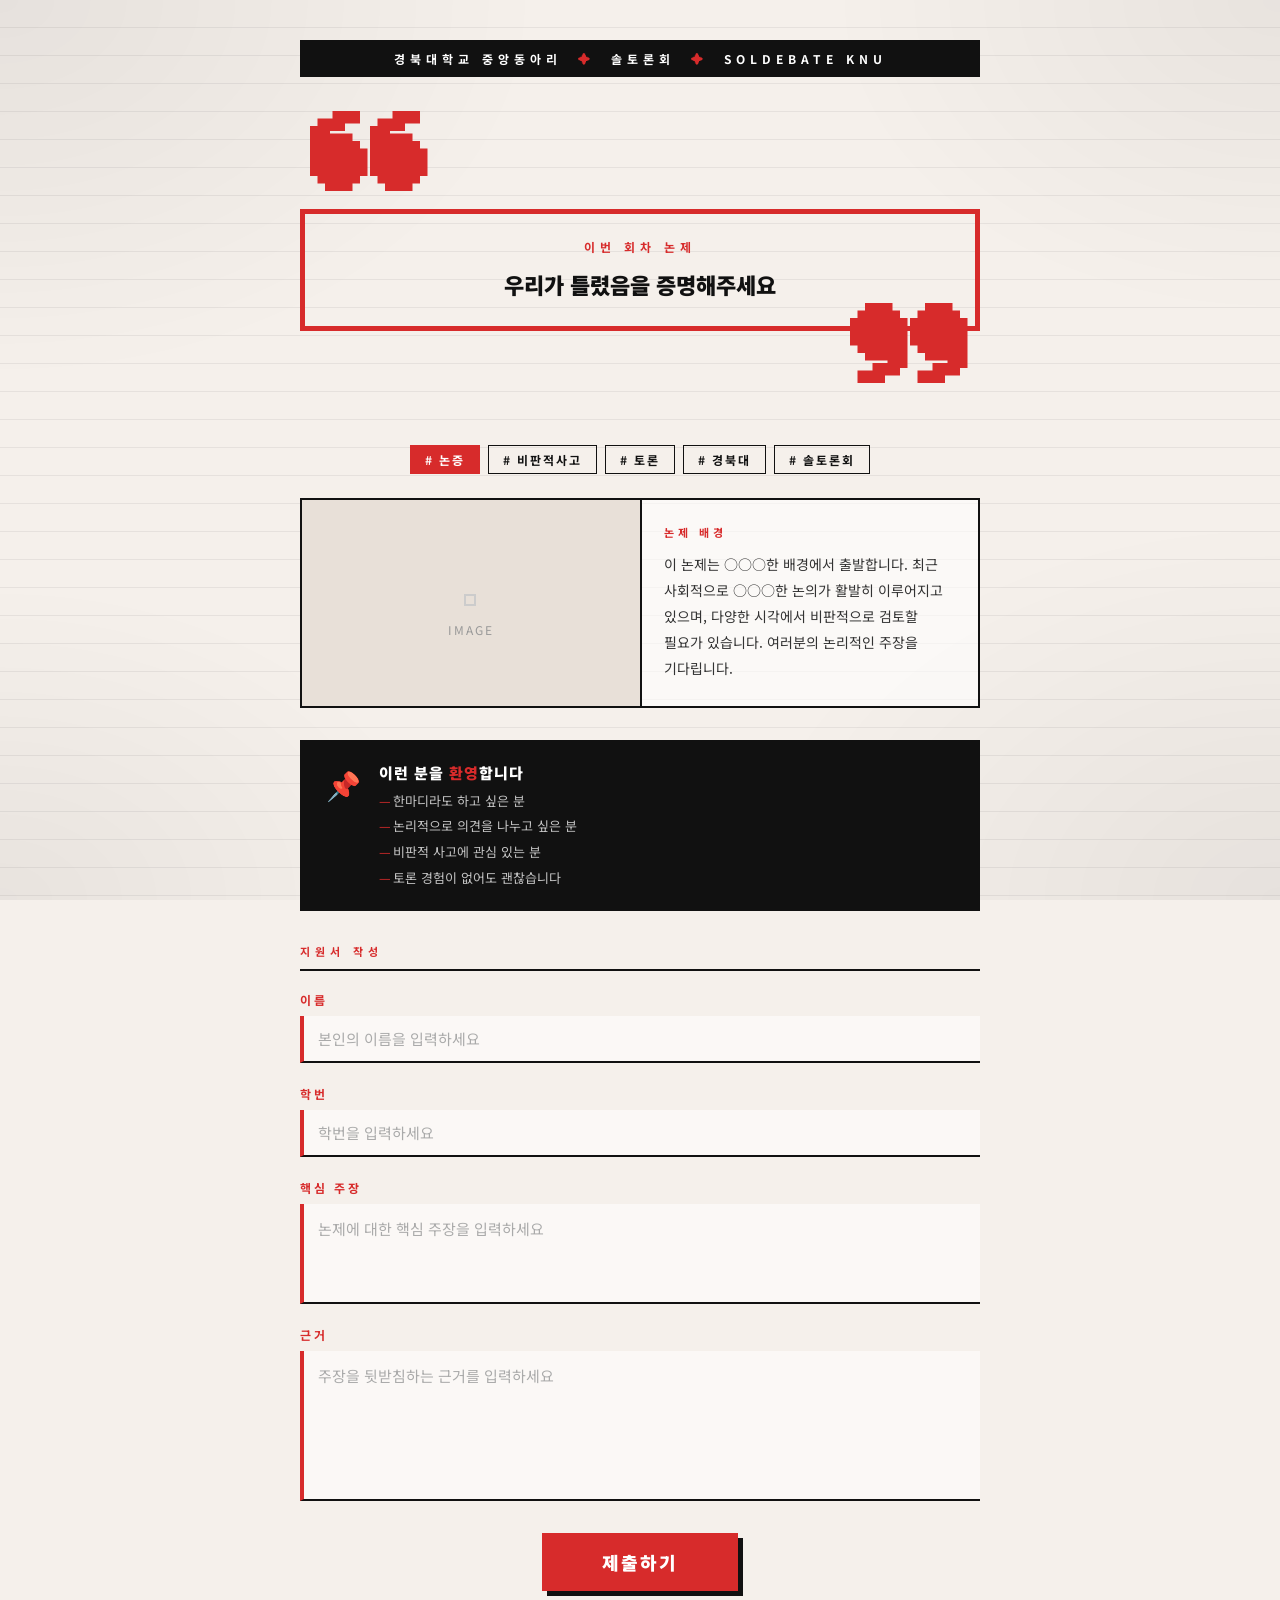
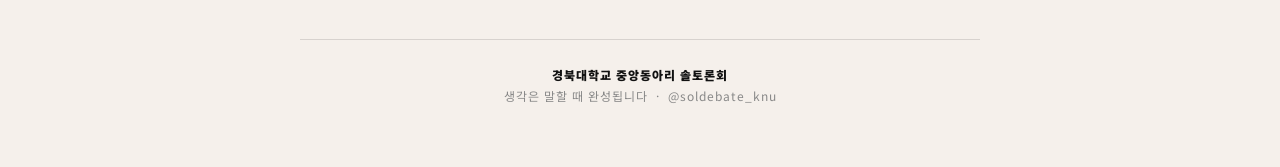
==== index.html @ de89f3dc "초안" ====
<!DOCTYPE html>
<html lang="ko">
<head>
  <meta charset="UTF-8">
  <meta name="viewport" content="width=device-width, initial-scale=1.0">
  <title>솔토론회 지원서</title>
  <link rel="stylesheet" href="style.css">
</head>
<body>

<div class="container">

  <div class="club-banner">
    경북대학교 중앙동아리
    <span>✦</span>
    솔토론회
    <span>✦</span>
    Soldebate KNU
  </div>

  <div class="quote-top">❝</div>

  <div class="topic-box">
    <div class="topic-label">이번 회차 논제</div>
    <div class="topic-text" id="topicText">우리가 틀렸음을 증명해주세요</div>
  </div>

  <div class="quote-bottom">❞</div>

  <div class="keyword-wrap">
    <span class="keyword-tag active"># 논증</span>
    <span class="keyword-tag"># 비판적사고</span>
    <span class="keyword-tag"># 토론</span>
    <span class="keyword-tag"># 경북대</span>
    <span class="keyword-tag"># 솔토론회</span>
  </div>

  <div class="topic-context">
    <div class="topic-image-wrap">
      <div class="img-placeholder">IMAGE</div>
    </div>
    <div class="topic-desc">
      <div class="topic-desc-label">논제 배경</div>
      <div class="topic-desc-text">
        이 논제는 ○○○한 배경에서 출발합니다.
        최근 사회적으로 ○○○한 논의가 활발히 이루어지고 있으며,
        다양한 시각에서 비판적으로 검토할 필요가 있습니다.
        여러분의 논리적인 주장을 기다립니다.
      </div>
    </div>
  </div>

  <div class="welcome-box">
    <div class="welcome-icon">📌</div>
    <div class="welcome-content">
      <div class="welcome-title">이런 분을 <span>환영</span>합니다</div>
      <ul class="welcome-list">
        <li>한마디라도 하고 싶은 분</li>
        <li>논리적으로 의견을 나누고 싶은 분</li>
        <li>비판적 사고에 관심 있는 분</li>
        <li>토론 경험이 없어도 괜찮습니다</li>
      </ul>
    </div>
  </div>

  <div class="section-title">지원서 작성</div>

  <form id="applyForm">
    <div class="form-section">

      <div class="field">
        <label>이름</label>
        <input type="text" name="name" placeholder="본인의 이름을 입력하세요" autocomplete="off" />
      </div>

      <div class="field">
        <label>학번</label>
        <input type="text" name="studentId" placeholder="학번을 입력하세요" autocomplete="off" />
      </div>

      <div class="field">
        <label>핵심 주장</label>
        <textarea name="claim" placeholder="논제에 대한 핵심 주장을 입력하세요"></textarea>
      </div>

      <div class="field">
        <label>근거</label>
        <textarea name="evidence" class="tall" placeholder="주장을 뒷받침하는 근거를 입력하세요"></textarea>
      </div>

    </div>

    <div class="submit-wrap">
      <button type="submit" class="submit-btn" id="submitBtn">제출하기</button>
    </div>
  </form>

  <div class="footer">
    <strong>경북대학교 중앙동아리 솔토론회</strong><br>
    생각은 말할 때 완성됩니다 &nbsp;·&nbsp; @soldebate_knu
  </div>

</div>

<div class="modal-overlay" id="duplicateModal">
  <div class="modal">
    <div class="modal-header orange">⚠️ 이미 제출하셨습니다</div>
    <div class="modal-body">
      해당 학번으로 이미 제출된 내역이 있습니다.<br>
      동일한 학번으로는 중복 제출이 불가합니다.
    </div>
    <div class="modal-footer">
      <button class="modal-btn" onclick="closeModal('duplicateModal')">확인</button>
    </div>
  </div>
</div>

<div class="modal-overlay" id="errorModal">
  <div class="modal">
    <div class="modal-header orange">⚠️ 오류 발생</div>
    <div class="modal-body" id="errorMsg">제출 중 오류가 발생했습니다. 잠시 후 다시 시도해주세요.</div>
    <div class="modal-footer">
      <button class="modal-btn" onclick="closeModal('errorModal')">확인</button>
    </div>
  </div>
</div>

<div class="success-overlay" id="successOverlay">
  <div class="check">✓</div>
  <h2>제출 완료!</h2>
  <p>지원해주셔서 감사합니다.<br>우리가 틀렸음을 증명해주세요!</p>
</div>

<script>

  const SCRIPT_URL = "https://script.google.com/macros/s/AKfycby3ffDnGBoPY7WngEOoftbMfZh4z9OYD40HhWdhuclAPtwG2XHvLNv9JOZxBeUL8CNifA/exec"

  const topicText = document.getElementById('topicText').innerText.trim();

  document.getElementById("applyForm").addEventListener("submit", async function(e) {
    e.preventDefault();

    const name      = this.name.value.trim();
    const studentId = this.studentId.value.trim();
    const claim     = this.claim.value.trim();
    const evidence  = this.evidence.value.trim();

    const fields = [
      { el: this.name,      val: name },
      { el: this.studentId, val: studentId },
      { el: this.claim,     val: claim },
      { el: this.evidence,  val: evidence }
    ];
    let hasEmpty = false;
    fields.forEach(({ el, val }) => {
      if (!val) {
        el.classList.add('error');
        el.style.animation = 'none';
        requestAnimationFrame(() => { el.style.animation = 'shake 0.35s ease'; });
        hasEmpty = true;
      } else {
        el.classList.remove('error');
      }
    });
    if (hasEmpty) return;

    const btn = document.getElementById('submitBtn');
    btn.disabled = true;
    btn.innerHTML = '<span class="spinner"></span>제출 중...';

    const payload = { topic: topicText, name, studentId, claim, evidence };

    try {
      const res = await fetch(SCRIPT_URL, {
        method: "POST",
        body: JSON.stringify(payload)
      });

      const result = await res.json();

      if (result.result === "duplicate") {
        openModal('duplicateModal');
      } else if (result.result === "success") {
        document.getElementById('successOverlay').classList.add('show');
        this.reset();
      } else {
        document.getElementById('errorMsg').textContent = "알 수 없는 오류가 발생했습니다.";
        openModal('errorModal');
      }
    } catch (err) {
      document.getElementById('errorMsg').textContent = "서버 연결에 실패했습니다. 잠시 후 다시 시도해주세요.";
      openModal('errorModal');
    } finally {
      btn.disabled = false;
      btn.innerHTML = '제출하기';
    }
  });

  document.querySelectorAll('input, textarea').forEach(el => {
    el.addEventListener('input', () => el.classList.remove('error'));
  });

  function openModal(id)  { document.getElementById(id).classList.add('show'); }
  function closeModal(id) { document.getElementById(id).classList.remove('show'); }

  document.querySelectorAll('.modal-overlay').forEach(overlay => {
    overlay.addEventListener('click', function(e) {
      if (e.target === this) this.classList.remove('show');
    });
  });
</script>
</body>
</html>
---- style.css ----
@import url('https://fonts.googleapis.com/css2?family=Noto+Sans+KR:wght@400;700;900&display=swap');

*, *::before, *::after {
  box-sizing: border-box;
  margin: 0;
  padding: 0;
}

:root {
  --red: #D72B2B;
  --black: #111;
  --bg: #f5f0eb;
  --divider: rgba(0,0,0,0.12);
}

body {
  background-color: var(--bg);
  font-family: 'Noto Sans KR', sans-serif;
  min-height: 100vh;
  padding: 40px 20px 60px;
  position: relative;
  overflow-x: hidden;
}

body::before {
  content: '';
  position: fixed;
  inset: 0;
  background-image: repeating-linear-gradient(
    transparent, transparent 27px,
    rgba(0,0,0,0.06) 27px, rgba(0,0,0,0.06) 28px
  );
  pointer-events: none;
  z-index: 0;
}

body::after {
  content: '';
  position: fixed;
  inset: 0;
  background:
    radial-gradient(ellipse at 0%   0%,   rgba(0,0,0,0.06) 0%, transparent 30%),
    radial-gradient(ellipse at 100% 0%,   rgba(0,0,0,0.05) 0%, transparent 25%),
    radial-gradient(ellipse at 0%   100%, rgba(0,0,0,0.05) 0%, transparent 25%),
    radial-gradient(ellipse at 100% 100%, rgba(0,0,0,0.06) 0%, transparent 30%);
  pointer-events: none;
  z-index: 0;
}

.container {
  max-width: 680px;
  margin: 0 auto;
  position: relative;
  z-index: 1;
}

.club-banner {
  background: var(--black);
  color: #fff;
  text-align: center;
  padding: 10px 20px;
  font-size: 12px;
  font-weight: 700;
  letter-spacing: 5px;
  text-transform: uppercase;
  margin-bottom: 32px;
  animation: fadeDown 0.4s ease both;
}

.club-banner span {
  color: var(--red);
  margin: 0 8px;
}

.quote-top {
  font-size: 120px;
  line-height: 1;
  color: var(--red);
  font-weight: 900;
  text-align: left;
  margin-bottom: -20px;
  margin-left: 10px;
  animation: fadeDown 0.5s ease both;
}

.quote-bottom {
  font-size: 120px;
  line-height: 1;
  color: var(--red);
  font-weight: 900;
  text-align: right;
  margin-top: -30px;
  margin-right: 10px;
  animation: fadeUp 0.5s ease 0.1s both;
}

.topic-box {
  border: 5px solid var(--red);
  padding: 24px 28px;
  text-align: center;
  animation: fadeIn 0.6s ease 0.2s both;
}

.topic-label {
  font-size: 12px;
  font-weight: 700;
  letter-spacing: 5px;
  color: var(--red);
  margin-bottom: 12px;
  text-transform: uppercase;
}

.topic-text {
  font-size: 22px;
  font-weight: 900;
  color: var(--black);
  line-height: 1.6;
  word-break: keep-all;
}

.keyword-wrap {
  display: flex;
  flex-wrap: wrap;
  gap: 8px;
  justify-content: center;
  margin: 24px 0;
  animation: fadeIn 0.5s ease 0.3s both;
}

.keyword-tag {
  background: transparent;
  border: 1.5px solid var(--black);
  color: var(--black);
  font-size: 12px;
  font-weight: 700;
  letter-spacing: 2px;
  padding: 5px 14px;
  text-transform: uppercase;
}

.keyword-tag.active {
  background: var(--red);
  border-color: var(--red);
  color: #fff;
}

.topic-context {
  display: grid;
  grid-template-columns: 1fr 1fr;
  gap: 0;
  border: 2px solid var(--black);
  margin: 0 0 32px;
  animation: fadeUp 0.6s ease 0.35s both;
  overflow: hidden;
}

.topic-image-wrap {
  position: relative;
  min-height: 200px;
  background: #ddd;
  overflow: hidden;
}

.topic-image-wrap img {
  width: 100%;
  height: 100%;
  object-fit: cover;
  display: block;
}

.topic-image-wrap .img-placeholder {
  position: absolute;
  inset: 0;
  display: flex;
  flex-direction: column;
  align-items: center;
  justify-content: center;
  background: #e8e0d8;
  color: #999;
  font-size: 12px;
  letter-spacing: 2px;
  gap: 8px;
}

.topic-image-wrap .img-placeholder::before {
  content: '◻';
  font-size: 32px;
  color: #ccc;
}

.topic-desc {
  padding: 24px 22px;
  background: rgba(255,255,255,0.6);
  display: flex;
  flex-direction: column;
  justify-content: center;
  gap: 12px;
  border-left: 2px solid var(--black);
}

.topic-desc-label {
  font-size: 11px;
  font-weight: 700;
  letter-spacing: 4px;
  color: var(--red);
  text-transform: uppercase;
}

.topic-desc-text {
  font-size: 14px;
  line-height: 1.85;
  color: #333;
  word-break: keep-all;
}

.welcome-box {
  background: var(--black);
  color: #fff;
  padding: 22px 26px;
  margin-bottom: 32px;
  display: flex;
  align-items: flex-start;
  gap: 18px;
  animation: fadeUp 0.6s ease 0.45s both;
}

.welcome-icon {
  font-size: 28px;
  flex-shrink: 0;
  margin-top: 2px;
}

.welcome-content {}

.welcome-title {
  font-size: 15px;
  font-weight: 900;
  letter-spacing: 1px;
  margin-bottom: 8px;
  color: #fff;
}

.welcome-title span {
  color: var(--red);
}

.welcome-list {
  list-style: none;
  display: flex;
  flex-direction: column;
  gap: 5px;
}

.welcome-list li {
  font-size: 13px;
  color: rgba(255,255,255,0.75);
  line-height: 1.6;
  padding-left: 14px;
  position: relative;
}

.welcome-list li::before {
  content: '—';
  position: absolute;
  left: 0;
  color: var(--red);
}

.divider {
  border: none;
  border-top: 1.5px solid var(--divider);
  margin: 28px 0;
}

.section-title {
  font-size: 11px;
  font-weight: 700;
  letter-spacing: 5px;
  color: var(--red);
  text-transform: uppercase;
  margin-bottom: 20px;
  padding-bottom: 10px;
  border-bottom: 2px solid var(--black);
}

.form-section {
  display: flex;
  flex-direction: column;
  gap: 22px;
  animation: fadeUp 0.6s ease 0.5s both;
}

.field {
  display: flex;
  flex-direction: column;
  gap: 8px;
}

label {
  font-size: 12px;
  font-weight: 700;
  letter-spacing: 3px;
  color: var(--red);
  text-transform: uppercase;
}

.field input,
.field textarea {
  width: 100%;
  background: rgba(255,255,255,0.55);
  border: none;
  border-bottom: 2.5px solid var(--black);
  border-left: 4px solid var(--red);
  padding: 12px 14px;
  font-family: 'Noto Sans KR', sans-serif;
  font-size: 15px;
  color: var(--black);
  outline: none;
  transition: background 0.2s, border-color 0.2s;
  resize: none;
}

.field input::placeholder,
.field textarea::placeholder {
  color: #aaa;
}

.field input:focus,
.field textarea:focus {
  background: rgba(255,255,255,0.85);
  border-bottom-color: var(--red);
}

.field input.error,
.field textarea.error {
  border-left-color: var(--red);
  border-bottom-color: var(--red);
  background: rgba(215,43,43,0.07);
}

textarea {
  min-height: 100px;
  line-height: 1.7;
}

textarea.tall {
  min-height: 150px;
}

.submit-wrap {
  margin-top: 32px;
  text-align: center;
  animation: fadeUp 0.6s ease 0.6s both;
}

.submit-btn {
  background: var(--red);
  color: #fff;
  border: none;
  font-family: 'Noto Sans KR', sans-serif;
  font-size: 18px;
  font-weight: 900;
  letter-spacing: 2px;
  padding: 16px 60px;
  cursor: pointer;
  transition: transform 0.15s, box-shadow 0.15s;
  box-shadow: 5px 5px 0 var(--black);
}

.submit-btn:hover:not(:disabled) {
  transform: translate(-2px, -2px);
  box-shadow: 7px 7px 0 var(--black);
}

.submit-btn:active:not(:disabled) {
  transform: translate(2px, 2px);
  box-shadow: 3px 3px 0 var(--black);
}

.submit-btn:disabled {
  opacity: 0.6;
  cursor: not-allowed;
}

.footer {
  text-align: center;
  margin-top: 48px;
  padding-top: 24px;
  border-top: 1.5px solid var(--divider);
  font-size: 12px;
  color: #888;
  letter-spacing: 1px;
  line-height: 1.8;
  animation: fadeIn 0.5s ease 0.7s both;
}

.footer strong {
  color: var(--black);
  font-weight: 900;
}

.modal-overlay {
  display: none;
  position: fixed;
  inset: 0;
  background: rgba(0,0,0,0.5);
  z-index: 100;
  align-items: center;
  justify-content: center;
  padding: 20px;
}

.modal-overlay.show {
  display: flex;
  animation: fadeIn 0.2s ease;
}

.modal {
  background: #fff;
  max-width: 400px;
  width: 100%;
  overflow: hidden;
  box-shadow: 8px 8px 0 var(--black);
  animation: fadeUp 0.25s ease;
}

.modal-header {
  background: var(--red);
  color: #fff;
  padding: 20px 24px;
  font-size: 18px;
  font-weight: 900;
  letter-spacing: 1px;
}

.modal-header.orange {
  background: #e67e00;
}

.modal-body {
  padding: 24px;
  font-size: 15px;
  line-height: 1.8;
  color: var(--black);
}

.modal-footer {
  padding: 0 24px 24px;
  text-align: right;
}

.modal-btn {
  background: var(--black);
  color: #fff;
  border: none;
  font-family: 'Noto Sans KR', sans-serif;
  font-weight: 700;
  font-size: 14px;
  padding: 10px 28px;
  cursor: pointer;
  letter-spacing: 1px;
  transition: background 0.15s;
}

.modal-btn:hover {
  background: var(--red);
}

.success-overlay {
  display: none;
  position: fixed;
  inset: 0;
  background: rgba(215,43,43,0.96);
  z-index: 200;
  flex-direction: column;
  align-items: center;
  justify-content: center;
  color: #fff;
  text-align: center;
  padding: 40px;
}

.success-overlay.show {
  display: flex;
  animation: fadeIn 0.3s ease;
}

.success-overlay .check {
  font-size: 80px;
  margin-bottom: 20px;
}

.success-overlay h2 {
  font-size: 32px;
  font-weight: 900;
  margin-bottom: 12px;
}

.success-overlay p {
  font-size: 16px;
  opacity: 0.85;
  line-height: 1.7;
}

.spinner {
  display: inline-block;
  width: 16px;
  height: 16px;
  border: 2.5px solid rgba(255,255,255,0.4);
  border-top-color: #fff;
  border-radius: 50%;
  animation: spin 0.7s linear infinite;
  vertical-align: middle;
  margin-right: 8px;
}

@keyframes fadeIn {
  from { opacity: 0; }
  to   { opacity: 1; transform: none; }
}

@keyframes fadeDown {
  from { opacity: 0; transform: translateY(-20px); }
  to   { opacity: 1; transform: none; }
}

@keyframes fadeUp {
  from { opacity: 0; transform: translateY(20px); }
  to   { opacity: 1; transform: none; }
}

@keyframes spin {
  to { transform: rotate(360deg); }
}

@keyframes shake {
  0%,100% { transform: translateX(0); }
  20%     { transform: translateX(-6px); }
  40%     { transform: translateX(6px); }
  60%     { transform: translateX(-4px); }
  80%     { transform: translateX(4px); }
}

@media (max-width: 560px) {
  .topic-context {
    grid-template-columns: 1fr;
  }
  .topic-desc {
    border-left: none;
    border-top: 2px solid var(--black);
  }
  .topic-image-wrap {
    min-height: 180px;
  }
  .quote-top, .quote-bottom { font-size: 80px; }
  .topic-text { font-size: 18px; }
  .submit-btn { padding: 14px 40px; font-size: 16px; }
  .club-banner { font-size: 10px; letter-spacing: 3px; }
}
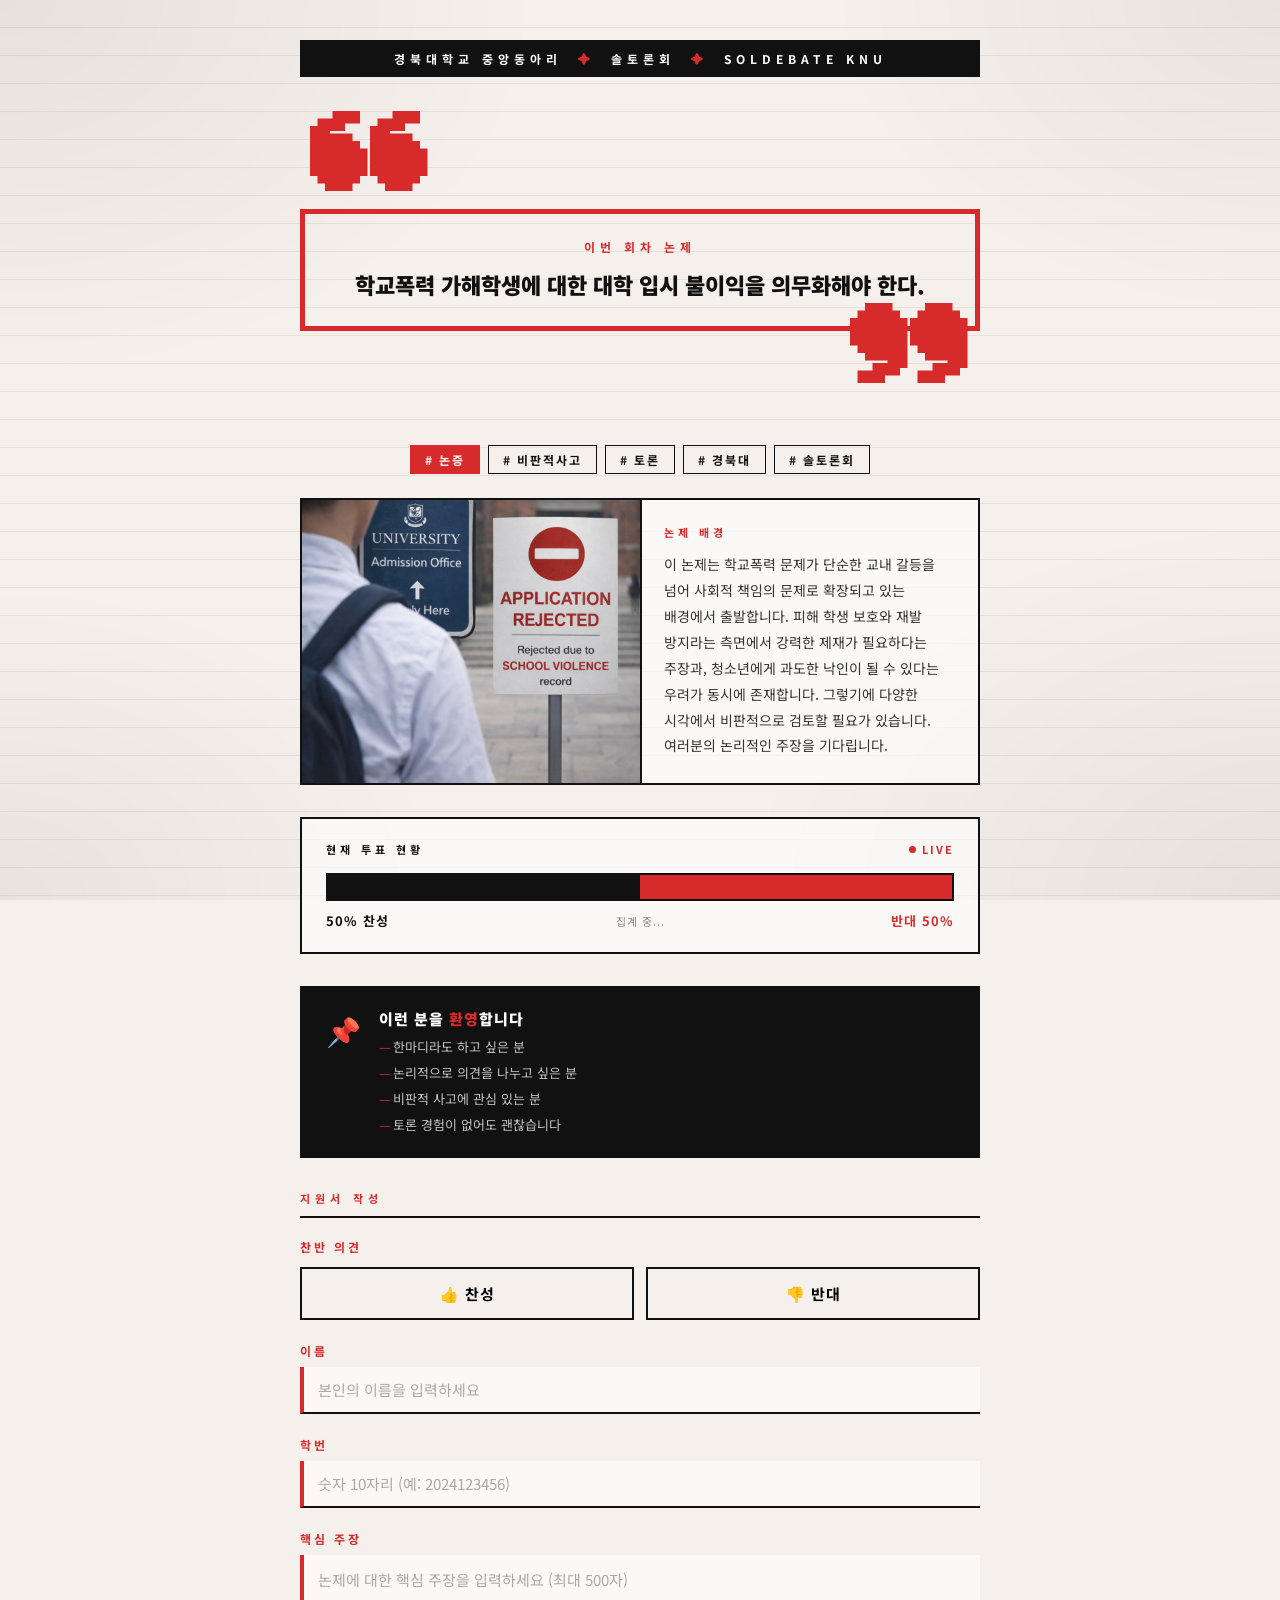
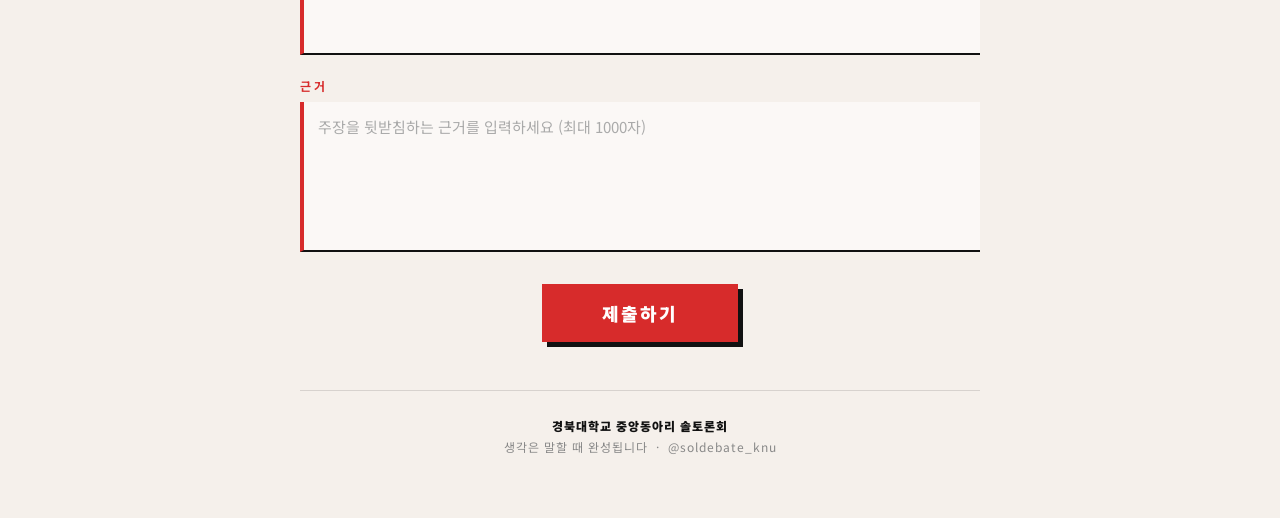
==== commit 8a51eb19: "프로토타입" ====
--- a/index.html
+++ b/index.html
@@ -22,7 +22,7 @@
 
   <div class="topic-box">
     <div class="topic-label">이번 회차 논제</div>
-    <div class="topic-text" id="topicText">우리가 틀렸음을 증명해주세요</div>
+    <div class="topic-text" id="topicText">학교폭력 가해학생에 대한 대학 입시 불이익을 의무화해야 한다.</div>
   </div>
 
   <div class="quote-bottom">❞</div>
@@ -37,16 +37,33 @@
 
   <div class="topic-context">
     <div class="topic-image-wrap">
-      <div class="img-placeholder">IMAGE</div>
+      <img src="reject.png" alt="논제 관련 이미지">
     </div>
     <div class="topic-desc">
       <div class="topic-desc-label">논제 배경</div>
       <div class="topic-desc-text">
-        이 논제는 ○○○한 배경에서 출발합니다.
-        최근 사회적으로 ○○○한 논의가 활발히 이루어지고 있으며,
-        다양한 시각에서 비판적으로 검토할 필요가 있습니다.
+        이 논제는 학교폭력 문제가 단순한 교내 갈등을 넘어 사회적 책임의 문제로 확장되고 있는 배경에서 출발합니다.
+        피해 학생 보호와 재발 방지라는 측면에서 강력한 제재가 필요하다는 주장과, 청소년에게 과도한 낙인이 될 수 있다는 우려가 동시에 존재합니다.
+        그렇기에 다양한 시각에서 비판적으로 검토할 필요가 있습니다.
         여러분의 논리적인 주장을 기다립니다.
       </div>
+    </div>
+  </div>
+
+
+  <div class="vote-section">
+    <div class="vote-header">
+      <span class="vote-label">현재 투표 현황</span>
+      <span class="vote-live"><span class="live-dot"></span>LIVE</span>
+    </div>
+    <div class="vote-bar-wrap">
+      <div class="vote-bar-pro" id="barPro" style="width:50%"></div>
+      <div class="vote-bar-con" id="barCon" style="width:50%"></div>
+    </div>
+    <div class="vote-stats">
+      <span class="stat-pro"><strong id="pctPro">50</strong>% 찬성</span>
+      <span class="vote-total" id="voteTotal">집계 중...</span>
+      <span class="stat-con">반대 <strong id="pctCon">50</strong>%</span>
     </div>
   </div>
 
@@ -69,23 +86,36 @@
     <div class="form-section">
 
       <div class="field">
+        <label>찬반 의견</label>
+        <div class="vote-choice" id="voteChoice">
+          <button type="button" class="choice-btn" data-value="찬성" onclick="selectVote(this)">
+            👍 찬성
+          </button>
+          <button type="button" class="choice-btn" data-value="반대" onclick="selectVote(this)">
+            👎 반대
+          </button>
+        </div>
+        <input type="hidden" name="vote" id="voteInput" />
+      </div>
+
+      <div class="field">
         <label>이름</label>
-        <input type="text" name="name" placeholder="본인의 이름을 입력하세요" autocomplete="off" />
+        <input type="text" name="name" placeholder="본인의 이름을 입력하세요" autocomplete="off" maxlength="20" />
       </div>
 
       <div class="field">
         <label>학번</label>
-        <input type="text" name="studentId" placeholder="학번을 입력하세요" autocomplete="off" />
+        <input type="text" name="studentId" placeholder="숫자 10자리 (예: 2024123456)" autocomplete="off" maxlength="10" inputmode="numeric" />
       </div>
 
       <div class="field">
         <label>핵심 주장</label>
-        <textarea name="claim" placeholder="논제에 대한 핵심 주장을 입력하세요"></textarea>
+        <textarea name="claim" placeholder="논제에 대한 핵심 주장을 입력하세요 (최대 500자)" maxlength="500"></textarea>
       </div>
 
       <div class="field">
         <label>근거</label>
-        <textarea name="evidence" class="tall" placeholder="주장을 뒷받침하는 근거를 입력하세요"></textarea>
+        <textarea name="evidence" class="tall" placeholder="주장을 뒷받침하는 근거를 입력하세요 (최대 1000자)" maxlength="1000"></textarea>
       </div>
 
     </div>
@@ -100,6 +130,19 @@
     생각은 말할 때 완성됩니다 &nbsp;·&nbsp; @soldebate_knu
   </div>
 
+</div>
+
+<div class="modal-overlay" id="invalidIdModal">
+  <div class="modal">
+    <div class="modal-header orange">⚠️ 학번 형식 오류</div>
+    <div class="modal-body">
+      학번은 <strong>숫자 10자리</strong>로 입력해주세요.<br>
+      예: 2024123456
+    </div>
+    <div class="modal-footer">
+      <button class="modal-btn" onclick="closeModal('invalidIdModal')">확인</button>
+    </div>
+  </div>
 </div>
 
 <div class="modal-overlay" id="duplicateModal">
@@ -133,7 +176,7 @@
 
 <script>
 
-  const SCRIPT_URL = "https://script.google.com/macros/s/AKfycby3ffDnGBoPY7WngEOoftbMfZh4z9OYD40HhWdhuclAPtwG2XHvLNv9JOZxBeUL8CNifA/exec"
+  const SCRIPT_URL = "https://script.google.com/macros/s/AKfycby3ffDnGBoPY7WngEOoftbMfZh4z9OYD40HhWdhuclAPtwG2XHvLNv9JOZxBeUL8CNifA/exec";
 
   const topicText = document.getElementById('topicText').innerText.trim();
 
@@ -144,6 +187,7 @@
     const studentId = this.studentId.value.trim();
     const claim     = this.claim.value.trim();
     const evidence  = this.evidence.value.trim();
+    const vote      = document.getElementById('voteInput').value.trim();
 
     const fields = [
       { el: this.name,      val: name },
@@ -151,6 +195,13 @@
       { el: this.claim,     val: claim },
       { el: this.evidence,  val: evidence }
     ];
+    if (!vote) {
+      const vc = document.getElementById('voteChoice');
+      vc.classList.add('error-choice');
+      vc.style.animation = 'none';
+      requestAnimationFrame(() => { vc.style.animation = 'shake 0.35s ease'; });
+      hasEmpty = true;
+    }
     let hasEmpty = false;
     fields.forEach(({ el, val }) => {
       if (!val) {
@@ -164,11 +215,20 @@
     });
     if (hasEmpty) return;
 
+    if (!/^[0-9]{10}$/.test(studentId)) {
+      const el = document.getElementById('applyForm').studentId;
+      el.classList.add('error');
+      el.style.animation = 'none';
+      requestAnimationFrame(() => { el.style.animation = 'shake 0.35s ease'; });
+      openModal('invalidIdModal');
+      return;
+    }
+
     const btn = document.getElementById('submitBtn');
     btn.disabled = true;
     btn.innerHTML = '<span class="spinner"></span>제출 중...';
 
-    const payload = { topic: topicText, name, studentId, claim, evidence };
+    const payload = { topic: topicText, name, studentId, vote, claim, evidence };
 
     try {
       const res = await fetch(SCRIPT_URL, {
@@ -178,7 +238,10 @@
 
       const result = await res.json();
 
-      if (result.result === "duplicate") {
+      if (result.result === "limit") {
+        document.getElementById('errorMsg').textContent = "오늘 제출 가능한 최대 인원에 도달했습니다. 관리자에게 문의하세요.";
+        openModal('errorModal');
+      } else if (result.result === "duplicate") {
         openModal('duplicateModal');
       } else if (result.result === "success") {
         document.getElementById('successOverlay').classList.add('show');
@@ -208,6 +271,34 @@
       if (e.target === this) this.classList.remove('show');
     });
   });
+
+  function selectVote(btn) {
+    document.querySelectorAll('.choice-btn').forEach(b => b.classList.remove('selected'));
+    btn.classList.add('selected');
+    document.getElementById('voteInput').value = btn.dataset.value;
+    document.getElementById('voteChoice').classList.remove('error-choice');
+  }
+
+  async function fetchVotes() {
+    try {
+      const res = await fetch(SCRIPT_URL + "?action=votes");
+      const data = await res.json();
+      const pro   = data.pro   || 0;
+      const con   = data.con   || 0;
+      const total = pro + con;
+      const pPro  = total === 0 ? 50 : Math.round(pro / total * 100);
+      const pCon  = 100 - pPro;
+      document.getElementById('barPro').style.width  = pPro + '%';
+      document.getElementById('barCon').style.width  = pCon + '%';
+      document.getElementById('pctPro').textContent  = pPro;
+      document.getElementById('pctCon').textContent  = pCon;
+      document.getElementById('voteTotal').textContent = '총 ' + total + '명';
+    } catch (e) {}
+  }
+
+  fetchVotes();
+  setInterval(fetchVotes, 5000);
+
 </script>
 </body>
 </html>
--- a/style.css
+++ b/style.css
@@ -157,11 +157,14 @@
 .topic-image-wrap {
   position: relative;
   min-height: 200px;
+  max-height: 300px;
   background: #ddd;
   overflow: hidden;
 }
 
 .topic-image-wrap img {
+  position: absolute;
+  inset: 0;
   width: 100%;
   height: 100%;
   object-fit: cover;
@@ -550,10 +553,146 @@
     border-top: 2px solid var(--black);
   }
   .topic-image-wrap {
-    min-height: 180px;
+    min-height: 200px;
   }
   .quote-top, .quote-bottom { font-size: 80px; }
   .topic-text { font-size: 18px; }
   .submit-btn { padding: 14px 40px; font-size: 16px; }
   .club-banner { font-size: 10px; letter-spacing: 3px; }
+}
+
+
+.vote-section {
+  border: 2px solid var(--black);
+  background: rgba(255,255,255,0.6);
+  padding: 22px 24px;
+  margin-bottom: 32px;
+  animation: fadeUp 0.6s ease 0.4s both;
+}
+
+.vote-header {
+  display: flex;
+  justify-content: space-between;
+  align-items: center;
+  margin-bottom: 16px;
+}
+
+.vote-label {
+  font-size: 11px;
+  font-weight: 700;
+  letter-spacing: 4px;
+  color: var(--black);
+  text-transform: uppercase;
+}
+
+.vote-live {
+  display: flex;
+  align-items: center;
+  gap: 6px;
+  font-size: 11px;
+  font-weight: 700;
+  letter-spacing: 2px;
+  color: var(--red);
+}
+
+.live-dot {
+  width: 7px;
+  height: 7px;
+  border-radius: 50%;
+  background: var(--red);
+  animation: pulse 1.2s ease-in-out infinite;
+}
+
+@keyframes pulse {
+  0%, 100% { opacity: 1; transform: scale(1); }
+  50%       { opacity: 0.4; transform: scale(0.7); }
+}
+
+.vote-bar-wrap {
+  display: flex;
+  height: 28px;
+  overflow: hidden;
+  border: 2px solid var(--black);
+  margin-bottom: 10px;
+}
+
+.vote-bar-pro {
+  background: var(--black);
+  transition: width 0.6s cubic-bezier(0.4, 0, 0.2, 1);
+  height: 100%;
+}
+
+.vote-bar-con {
+  background: var(--red);
+  transition: width 0.6s cubic-bezier(0.4, 0, 0.2, 1);
+  height: 100%;
+}
+
+.vote-stats {
+  display: flex;
+  justify-content: space-between;
+  align-items: center;
+  font-size: 13px;
+}
+
+.stat-pro {
+  color: var(--black);
+  font-weight: 700;
+  letter-spacing: 1px;
+}
+
+.stat-con {
+  color: var(--red);
+  font-weight: 700;
+  letter-spacing: 1px;
+}
+
+.vote-total {
+  font-size: 11px;
+  color: #888;
+  letter-spacing: 1px;
+}
+
+.vote-choice {
+  display: grid;
+  grid-template-columns: 1fr 1fr;
+  gap: 12px;
+  margin-top: 4px;
+}
+
+.choice-btn {
+  border: 2.5px solid var(--black);
+  background: transparent;
+  font-family: 'Noto Sans KR', sans-serif;
+  font-size: 15px;
+  font-weight: 700;
+  padding: 14px;
+  cursor: pointer;
+  transition: background 0.15s, color 0.15s, border-color 0.15s, transform 0.1s;
+  letter-spacing: 1px;
+}
+
+.choice-btn:hover {
+  background: rgba(0,0,0,0.05);
+}
+
+.choice-btn[data-value="찬성"].selected {
+  background: var(--black);
+  color: #fff;
+  border-color: var(--black);
+  transform: translateY(-2px);
+  box-shadow: 3px 3px 0 var(--red);
+}
+
+.choice-btn[data-value="반대"].selected {
+  background: var(--red);
+  color: #fff;
+  border-color: var(--red);
+  transform: translateY(-2px);
+  box-shadow: 3px 3px 0 var(--black);
+}
+
+.vote-choice.error-choice .choice-btn {
+  border-color: var(--red);
+  background: rgba(215,43,43,0.06);
 }
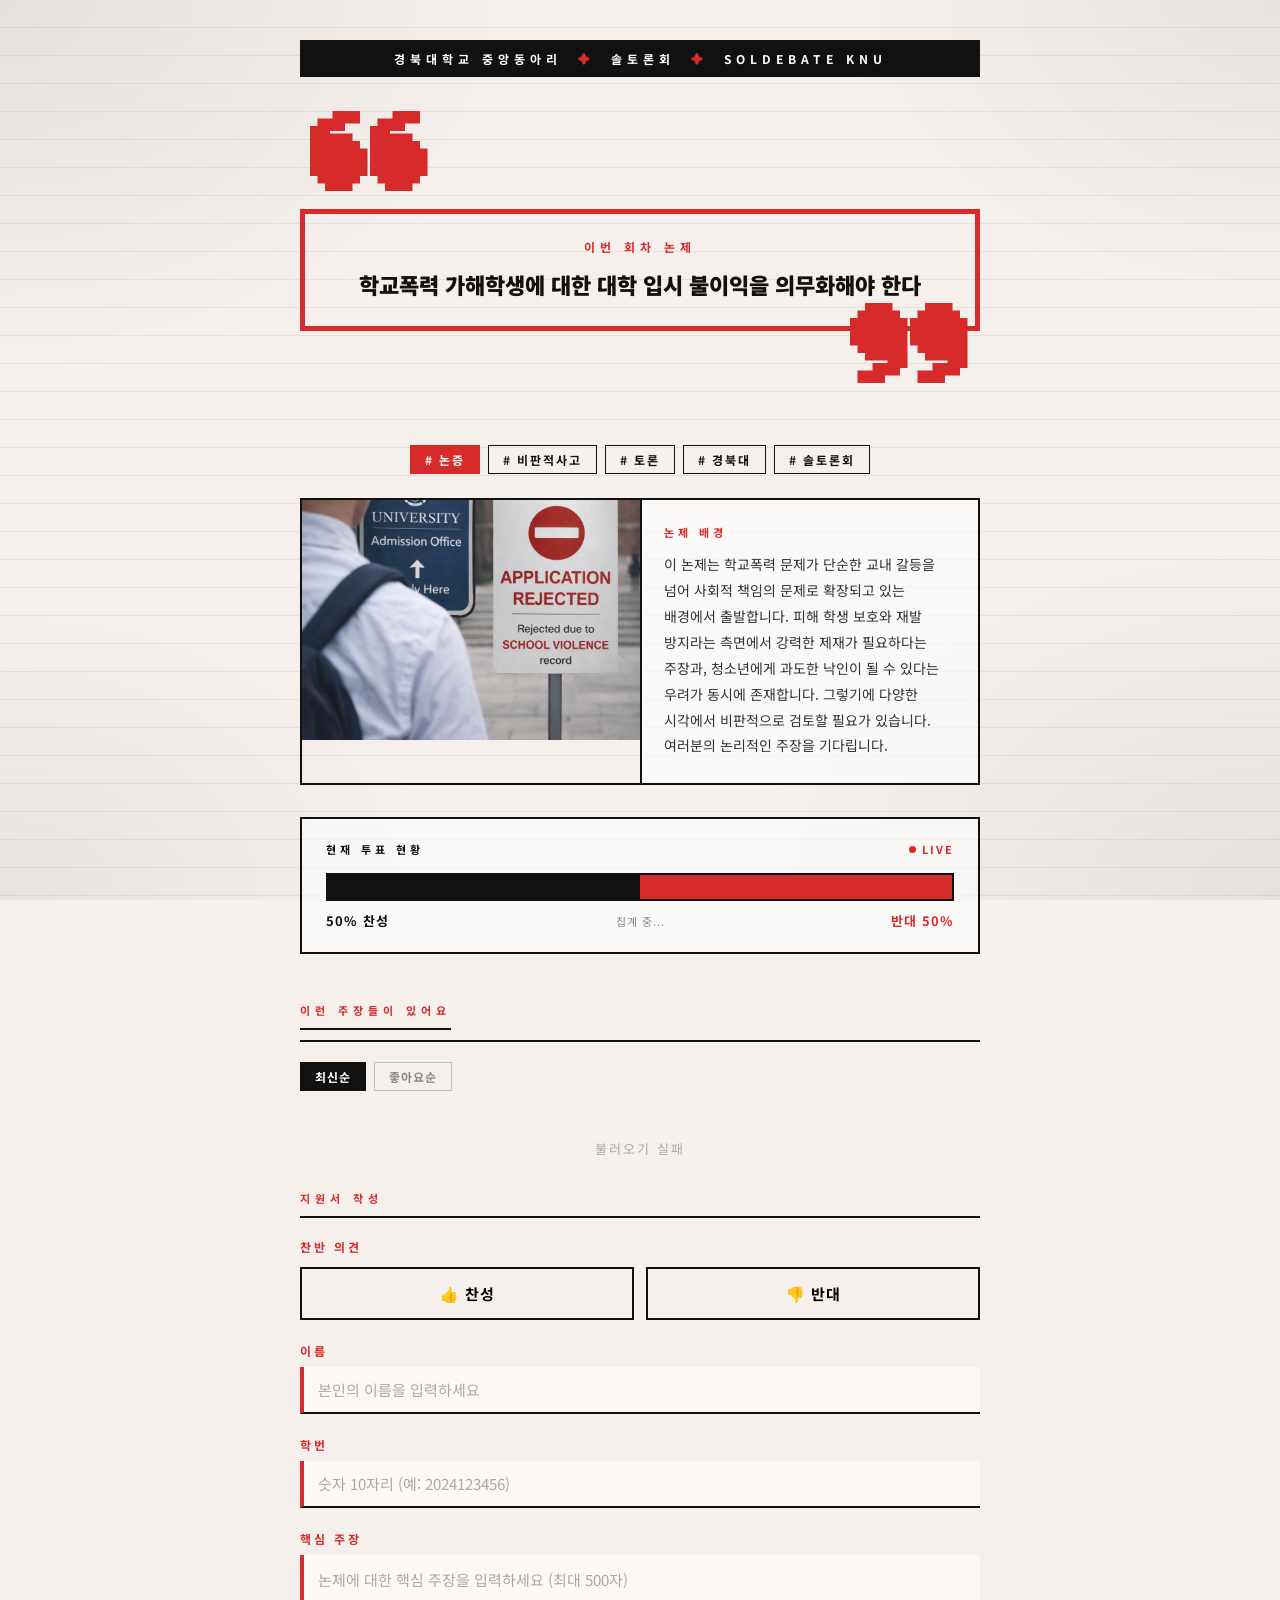
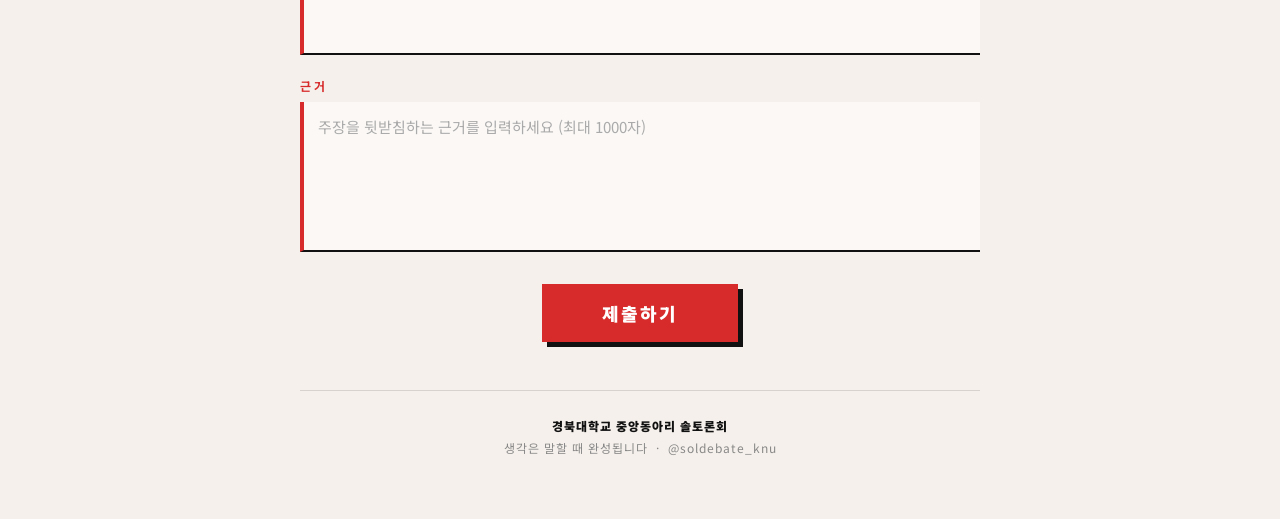
==== commit ba640876: "최종안" ====
--- a/index.html
+++ b/index.html
@@ -22,7 +22,7 @@
 
   <div class="topic-box">
     <div class="topic-label">이번 회차 논제</div>
-    <div class="topic-text" id="topicText">학교폭력 가해학생에 대한 대학 입시 불이익을 의무화해야 한다.</div>
+    <div class="topic-text" id="topicText">학교폭력 가해학생에 대한 대학 입시 불이익을 의무화해야 한다</div>
   </div>
 
   <div class="quote-bottom">❞</div>
@@ -44,12 +44,10 @@
       <div class="topic-desc-text">
         이 논제는 학교폭력 문제가 단순한 교내 갈등을 넘어 사회적 책임의 문제로 확장되고 있는 배경에서 출발합니다.
         피해 학생 보호와 재발 방지라는 측면에서 강력한 제재가 필요하다는 주장과, 청소년에게 과도한 낙인이 될 수 있다는 우려가 동시에 존재합니다.
-        그렇기에 다양한 시각에서 비판적으로 검토할 필요가 있습니다.
-        여러분의 논리적인 주장을 기다립니다.
-      </div>
-    </div>
-  </div>
-
+        그렇기에 다양한 시각에서 비판적으로 검토할 필요가 있습니다. 여러분의 논리적인 주장을 기다립니다.
+      </div>
+    </div>
+  </div>
 
   <div class="vote-section">
     <div class="vote-header">
@@ -67,16 +65,17 @@
     </div>
   </div>
 
-  <div class="welcome-box">
-    <div class="welcome-icon">📌</div>
-    <div class="welcome-content">
-      <div class="welcome-title">이런 분을 <span>환영</span>합니다</div>
-      <ul class="welcome-list">
-        <li>한마디라도 하고 싶은 분</li>
-        <li>논리적으로 의견을 나누고 싶은 분</li>
-        <li>비판적 사고에 관심 있는 분</li>
-        <li>토론 경험이 없어도 괜찮습니다</li>
-      </ul>
+  <div class="board-section">
+    <div class="board-header">
+      <span class="section-title" style="margin-bottom:0;">이런 주장들이 있어요</span>
+      <span class="board-count" id="boardCount"></span>
+    </div>
+    <div class="sort-wrap">
+      <button class="sort-btn active" onclick="setSort('latest', this)">최신순</button>
+      <button class="sort-btn" onclick="setSort('likes', this)">좋아요순</button>
+    </div>
+    <div class="board-list" id="boardList">
+      <div class="board-loading">불러오는 중...</div>
     </div>
   </div>
 
@@ -168,12 +167,6 @@
   </div>
 </div>
 
-<div class="success-overlay" id="successOverlay">
-  <div class="check">✓</div>
-  <h2>제출 완료!</h2>
-  <p>지원해주셔서 감사합니다.<br>우리가 틀렸음을 증명해주세요!</p>
-</div>
-
 <script>
 
   const SCRIPT_URL = "https://script.google.com/macros/s/AKfycby3ffDnGBoPY7WngEOoftbMfZh4z9OYD40HhWdhuclAPtwG2XHvLNv9JOZxBeUL8CNifA/exec";
@@ -188,6 +181,16 @@
     const claim     = this.claim.value.trim();
     const evidence  = this.evidence.value.trim();
     const vote      = document.getElementById('voteInput').value.trim();
+
+    let hasEmpty = false;
+
+    if (!vote) {
+      const vc = document.getElementById('voteChoice');
+      vc.classList.add('error-choice');
+      vc.style.animation = 'none';
+      requestAnimationFrame(() => { vc.style.animation = 'shake 0.35s ease'; });
+      hasEmpty = true;
+    }
 
     const fields = [
       { el: this.name,      val: name },
@@ -195,14 +198,6 @@
       { el: this.claim,     val: claim },
       { el: this.evidence,  val: evidence }
     ];
-    if (!vote) {
-      const vc = document.getElementById('voteChoice');
-      vc.classList.add('error-choice');
-      vc.style.animation = 'none';
-      requestAnimationFrame(() => { vc.style.animation = 'shake 0.35s ease'; });
-      hasEmpty = true;
-    }
-    let hasEmpty = false;
     fields.forEach(({ el, val }) => {
       if (!val) {
         el.classList.add('error');
@@ -244,8 +239,8 @@
       } else if (result.result === "duplicate") {
         openModal('duplicateModal');
       } else if (result.result === "success") {
-        document.getElementById('successOverlay').classList.add('show');
         this.reset();
+        window.location.href = "complete.html";
       } else {
         document.getElementById('errorMsg').textContent = "알 수 없는 오류가 발생했습니다.";
         openModal('errorModal');
@@ -299,6 +294,111 @@
   fetchVotes();
   setInterval(fetchVotes, 5000);
 
+  let currentSort = 'latest';
+  let cachedList  = [];
+
+  function setSort(type, btn) {
+    currentSort = type;
+    document.querySelectorAll('.sort-btn').forEach(b => b.classList.remove('active'));
+    btn.classList.add('active');
+    renderBoard(cachedList);
+  }
+
+  function hashKey(str) {
+    let hash = 0;
+    for (let i = 0; i < Math.min(str.length, 40); i++) {
+      hash = ((hash << 5) - hash) + str.charCodeAt(i);
+      hash |= 0;
+    }
+    return 'like_' + Math.abs(hash);
+  }
+
+  function isLiked(key) {
+    const liked = JSON.parse(localStorage.getItem('sol_likes') || '{}');
+    return !!liked[key];
+  }
+
+  function getLikeCount(key) {
+    const counts = JSON.parse(localStorage.getItem('sol_like_counts') || '{}');
+    return counts[key] || 0;
+  }
+
+  function toggleLike(key, btn) {
+    const liked  = JSON.parse(localStorage.getItem('sol_likes')       || '{}');
+    const counts = JSON.parse(localStorage.getItem('sol_like_counts') || '{}');
+
+    if (liked[key]) {
+      delete liked[key];
+      counts[key] = Math.max(0, (counts[key] || 1) - 1);
+      btn.classList.remove('liked');
+      btn.querySelector('.like-heart').textContent = '🤍';
+    } else {
+      liked[key]  = true;
+      counts[key] = (counts[key] || 0) + 1;
+      btn.classList.add('liked');
+      btn.querySelector('.like-heart').textContent = '❤️';
+      btn.animate([
+        { transform: 'scale(1)' },
+        { transform: 'scale(1.4)' },
+        { transform: 'scale(1)' }
+      ], { duration: 300, easing: 'ease' });
+    }
+
+    localStorage.setItem('sol_likes',       JSON.stringify(liked));
+    localStorage.setItem('sol_like_counts', JSON.stringify(counts));
+    btn.querySelector('.like-count').textContent = counts[key] || 0;
+  }
+
+  function renderBoard(list) {
+    const container = document.getElementById('boardList');
+    if (list.length === 0) {
+      container.innerHTML = '<div class="board-empty">아직 선정된 주장이 없습니다.</div>';
+      return;
+    }
+
+    const sorted = [...list].map(item => ({
+      ...item,
+      key:   hashKey(item.claim),
+      likes: getLikeCount(hashKey(item.claim))
+    }));
+
+    if (currentSort === 'likes') {
+      sorted.sort((a, b) => b.likes - a.likes);
+    }
+
+    container.innerHTML = sorted.map(item => {
+      const liked = isLiked(item.key);
+      return `
+      <div class="board-card ${item.vote === '찬성' ? 'card-pro' : 'card-con'}">
+        <span class="card-badge ${item.vote === '찬성' ? 'badge-pro' : 'badge-con'}">${item.vote}</span>
+        <p class="card-claim">${escapeHtml(item.claim)}</p>
+        <button class="like-btn ${liked ? 'liked' : ''}" onclick="toggleLike('${item.key}', this)">
+          <span class="like-heart">${liked ? '❤️' : '🤍'}</span>
+          <span class="like-count">${item.likes}</span>
+        </button>
+      </div>`;
+    }).join('');
+  }
+
+  async function fetchFeatured() {
+    try {
+      const res = await fetch(SCRIPT_URL + "?action=featured");
+      const data = await res.json();
+      cachedList = data.featured || [];
+      document.getElementById('boardCount').textContent = cachedList.length + '개';
+      renderBoard(cachedList);
+    } catch(e) {
+      document.getElementById('boardList').innerHTML = '<div class="board-empty">불러오기 실패</div>';
+    }
+  }
+
+  function escapeHtml(str) {
+    return str.replace(/&/g,'&amp;').replace(/</g,'&lt;').replace(/>/g,'&gt;').replace(/"/g,'&quot;');
+  }
+
+  fetchFeatured();
+  setInterval(fetchFeatured, 10000);
+
 </script>
 </body>
 </html>
--- a/style.css
+++ b/style.css
@@ -157,7 +157,7 @@
 .topic-image-wrap {
   position: relative;
   min-height: 200px;
-  max-height: 300px;
+  max-height: 240px;
   background: #ddd;
   overflow: hidden;
 }
@@ -553,7 +553,7 @@
     border-top: 2px solid var(--black);
   }
   .topic-image-wrap {
-    min-height: 200px;
+    min-height: 180px;
   }
   .quote-top, .quote-bottom { font-size: 80px; }
   .topic-text { font-size: 18px; }
@@ -562,6 +562,9 @@
 }
 
 
+/* =============================================
+   찬반 투표 현황
+============================================= */
 .vote-section {
   border: 2px solid var(--black);
   background: rgba(255,255,255,0.6);
@@ -653,6 +656,9 @@
   letter-spacing: 1px;
 }
 
+/* =============================================
+   찬반 선택 버튼
+============================================= */
 .vote-choice {
   display: grid;
   grid-template-columns: 1fr 1fr;
@@ -695,4 +701,173 @@
 .vote-choice.error-choice .choice-btn {
   border-color: var(--red);
   background: rgba(215,43,43,0.06);
+}
+
+
+/* =============================================
+   주장 게시판
+============================================= */
+.board-section {
+  margin-top: 48px;
+  animation: fadeUp 0.6s ease 0.7s both;
+}
+
+.board-header {
+  display: flex;
+  align-items: center;
+  justify-content: space-between;
+  border-bottom: 2px solid var(--black);
+  padding-bottom: 10px;
+  margin-bottom: 20px;
+}
+
+.board-count {
+  font-size: 12px;
+  font-weight: 700;
+  letter-spacing: 2px;
+  color: #888;
+}
+
+.board-list {
+  display: flex;
+  flex-direction: column;
+  gap: 12px;
+}
+
+.board-loading,
+.board-empty {
+  text-align: center;
+  font-size: 13px;
+  color: #aaa;
+  letter-spacing: 2px;
+  padding: 32px 0;
+}
+
+.board-card {
+  display: flex;
+  align-items: flex-start;
+  gap: 14px;
+  padding: 18px 20px;
+  background: rgba(255,255,255,0.6);
+  border: 2px solid transparent;
+  transition: transform 0.15s, box-shadow 0.15s;
+}
+
+.board-card:hover {
+  transform: translateX(4px);
+}
+
+.board-card.card-pro {
+  border-left: 5px solid var(--black);
+  border-color: rgba(0,0,0,0.08);
+  border-left-color: var(--black);
+}
+
+.board-card.card-con {
+  border-left: 5px solid var(--red);
+  border-color: rgba(0,0,0,0.08);
+  border-left-color: var(--red);
+}
+
+.card-badge {
+  flex-shrink: 0;
+  font-size: 11px;
+  font-weight: 900;
+  letter-spacing: 2px;
+  padding: 4px 10px;
+  margin-top: 2px;
+}
+
+.badge-pro {
+  background: var(--black);
+  color: #fff;
+}
+
+.badge-con {
+  background: var(--red);
+  color: #fff;
+}
+
+.card-claim {
+  font-size: 14px;
+  line-height: 1.75;
+  color: #222;
+  word-break: keep-all;
+}
+
+
+/* =============================================
+   좋아요 버튼
+============================================= */
+.board-card {
+  position: relative;
+}
+
+.like-btn {
+  display: flex;
+  align-items: center;
+  gap: 5px;
+  margin-top: 12px;
+  margin-left: auto;
+  background: none;
+  border: 1.5px solid rgba(0,0,0,0.15);
+  padding: 5px 12px;
+  cursor: pointer;
+  font-family: 'Noto Sans KR', sans-serif;
+  font-size: 13px;
+  color: #888;
+  transition: border-color 0.15s, color 0.15s, background 0.15s;
+}
+
+.like-btn:hover {
+  border-color: #e05555;
+  color: #e05555;
+  background: rgba(224, 85, 85, 0.05);
+}
+
+.like-btn.liked {
+  border-color: #e05555;
+  color: #e05555;
+  background: rgba(224, 85, 85, 0.07);
+}
+
+.like-heart {
+  font-size: 15px;
+  line-height: 1;
+}
+
+.like-count {
+  font-weight: 700;
+  letter-spacing: 0.5px;
+  min-width: 12px;
+}
+
+.sort-wrap {
+  display: flex;
+  gap: 8px;
+  margin-bottom: 16px;
+}
+
+.sort-btn {
+  background: transparent;
+  border: 1.5px solid rgba(0,0,0,0.2);
+  font-family: 'Noto Sans KR', sans-serif;
+  font-size: 12px;
+  font-weight: 700;
+  letter-spacing: 1px;
+  padding: 5px 14px;
+  cursor: pointer;
+  color: #888;
+  transition: background 0.15s, color 0.15s, border-color 0.15s;
+}
+
+.sort-btn:hover {
+  border-color: var(--black);
+  color: var(--black);
+}
+
+.sort-btn.active {
+  background: var(--black);
+  border-color: var(--black);
+  color: #fff;
 }
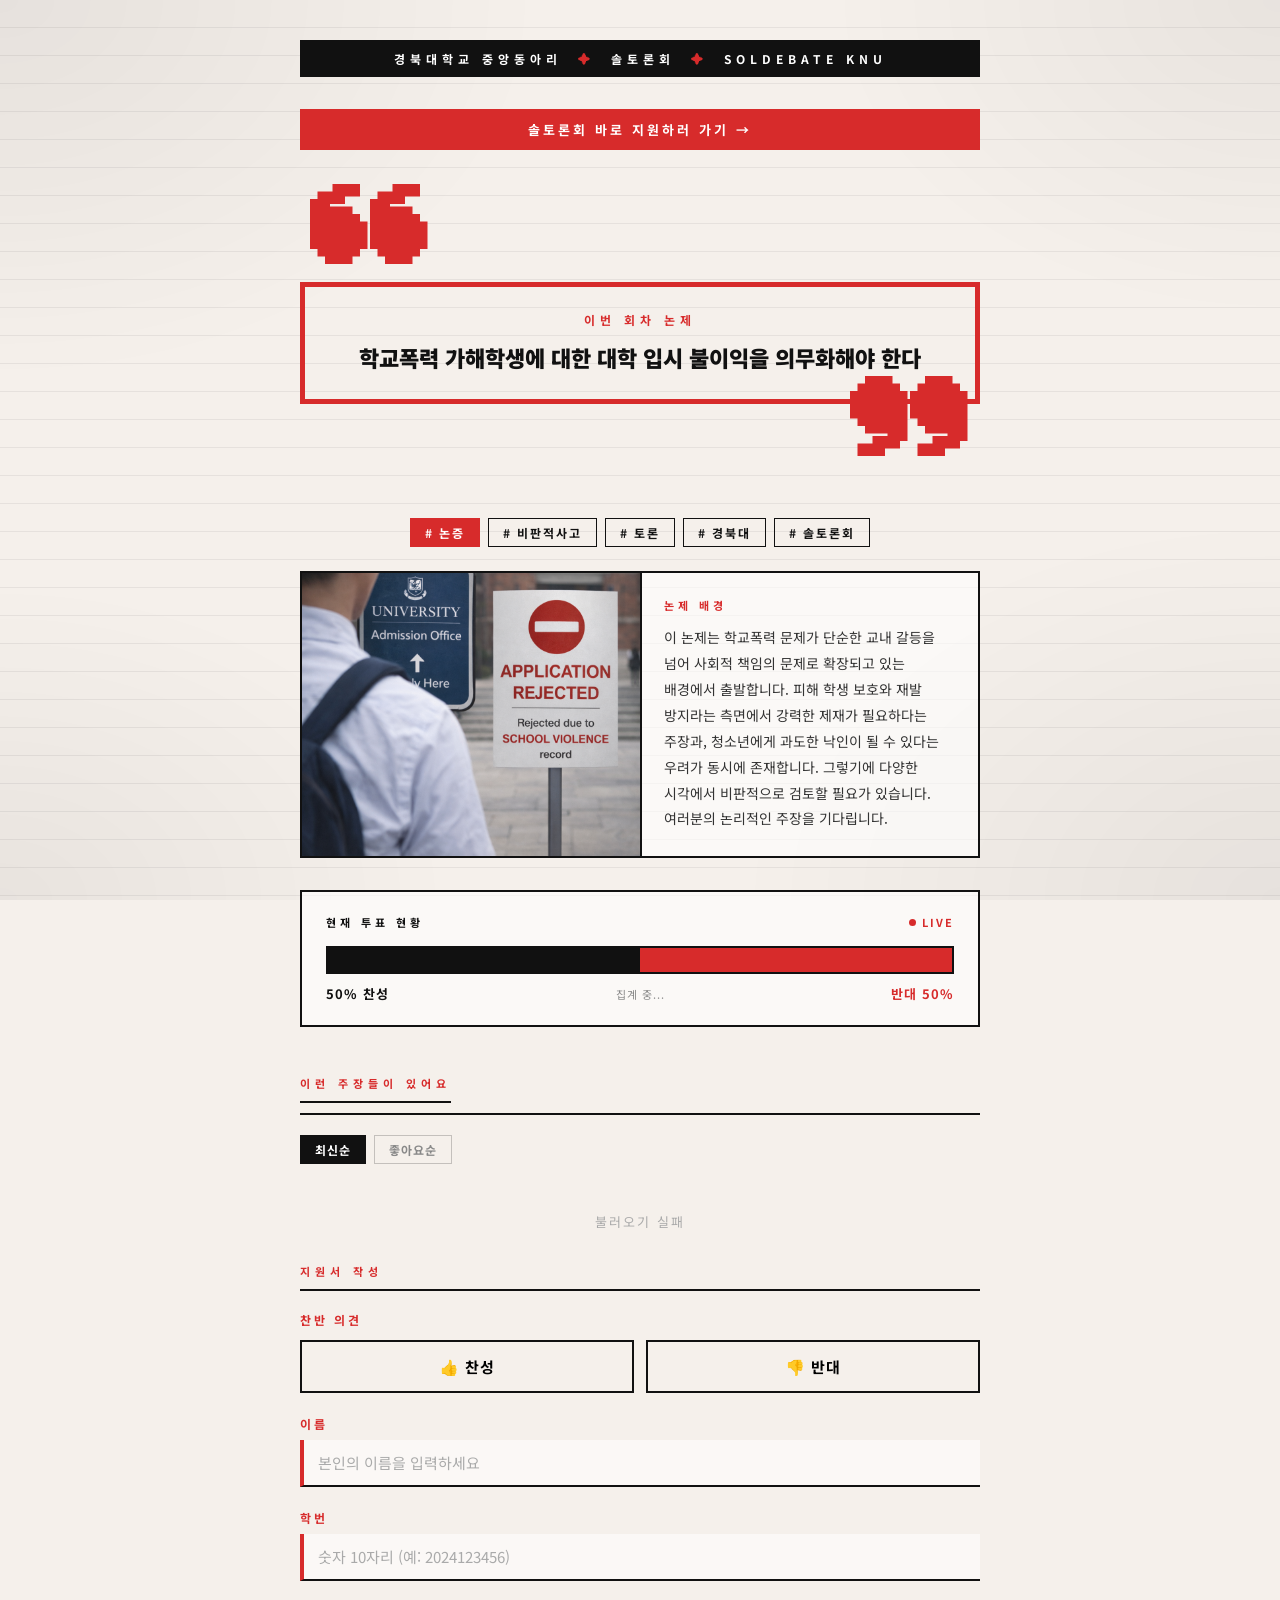
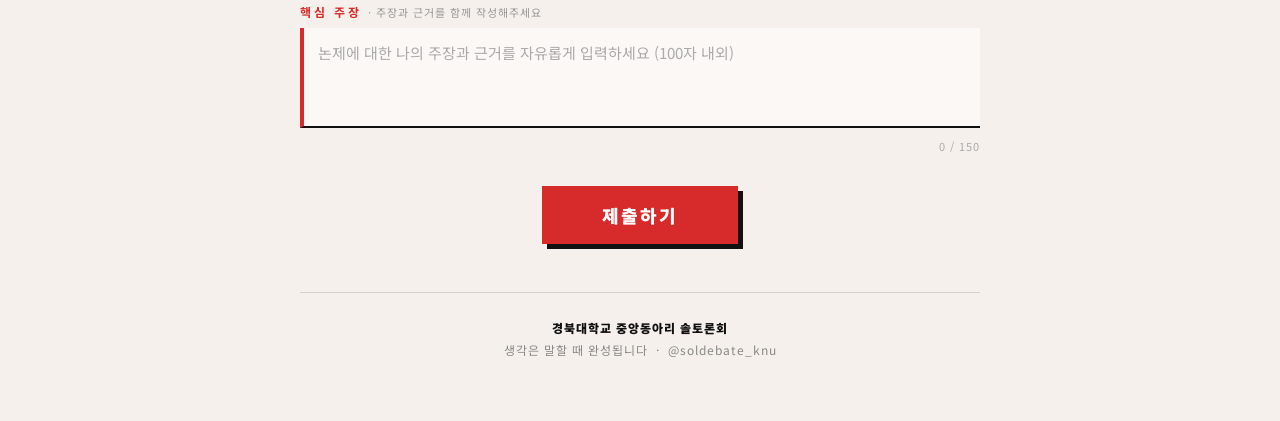
==== commit 7da90f58: "최종의 최종안" ====
--- a/index.html
+++ b/index.html
@@ -17,6 +17,10 @@
     <span>✦</span>
     Soldebate KNU
   </div>
+
+  <a class="recruit-banner" href="https://forms.gle/m9iBbw6172xGxM8C9" target="_blank">
+    솔토론회 바로 지원하러 가기 →
+  </a>
 
   <div class="quote-top">❝</div>
 
@@ -108,13 +112,11 @@
       </div>
 
       <div class="field">
-        <label>핵심 주장</label>
-        <textarea name="claim" placeholder="논제에 대한 핵심 주장을 입력하세요 (최대 500자)" maxlength="500"></textarea>
-      </div>
-
-      <div class="field">
-        <label>근거</label>
-        <textarea name="evidence" class="tall" placeholder="주장을 뒷받침하는 근거를 입력하세요 (최대 1000자)" maxlength="1000"></textarea>
+        <label>핵심 주장 <span class="label-sub">· 주장과 근거를 함께 작성해주세요</span></label>
+        <div class="char-wrap">
+          <textarea name="claim" id="claimInput" placeholder="논제에 대한 나의 주장과 근거를 자유롭게 입력하세요 (100자 내외)" maxlength="150"></textarea>
+          <span class="char-count"><span id="claimCount">0</span> / 150</span>
+        </div>
       </div>
 
     </div>
@@ -173,13 +175,16 @@
 
   const topicText = document.getElementById('topicText').innerText.trim();
 
+  document.getElementById('claimInput').addEventListener('input', function() {
+    document.getElementById('claimCount').textContent = this.value.length;
+  });
+
   document.getElementById("applyForm").addEventListener("submit", async function(e) {
     e.preventDefault();
 
     const name      = this.name.value.trim();
     const studentId = this.studentId.value.trim();
     const claim     = this.claim.value.trim();
-    const evidence  = this.evidence.value.trim();
     const vote      = document.getElementById('voteInput').value.trim();
 
     let hasEmpty = false;
@@ -195,8 +200,7 @@
     const fields = [
       { el: this.name,      val: name },
       { el: this.studentId, val: studentId },
-      { el: this.claim,     val: claim },
-      { el: this.evidence,  val: evidence }
+      { el: this.claim,     val: claim }
     ];
     fields.forEach(({ el, val }) => {
       if (!val) {
@@ -223,7 +227,7 @@
     btn.disabled = true;
     btn.innerHTML = '<span class="spinner"></span>제출 중...';
 
-    const payload = { topic: topicText, name, studentId, vote, claim, evidence };
+    const payload = { topic: topicText, name, studentId, vote, claim };
 
     try {
       const res = await fetch(SCRIPT_URL, {
@@ -240,6 +244,7 @@
         openModal('duplicateModal');
       } else if (result.result === "success") {
         this.reset();
+        document.getElementById('claimCount').textContent = '0';
         window.location.href = "complete.html";
       } else {
         document.getElementById('errorMsg').textContent = "알 수 없는 오류가 발생했습니다.";
@@ -318,35 +323,44 @@
     return !!liked[key];
   }
 
-  function getLikeCount(key) {
-    const counts = JSON.parse(localStorage.getItem('sol_like_counts') || '{}');
-    return counts[key] || 0;
-  }
-
-  function toggleLike(key, btn) {
-    const liked  = JSON.parse(localStorage.getItem('sol_likes')       || '{}');
-    const counts = JSON.parse(localStorage.getItem('sol_like_counts') || '{}');
-
-    if (liked[key]) {
+  async function toggleLike(row, key, btn) {
+    if (btn.dataset.loading === 'true') return;
+    btn.dataset.loading = 'true';
+
+    const liked   = JSON.parse(localStorage.getItem('sol_likes') || '{}');
+    const cancel  = !!liked[key];
+    const countEl = btn.querySelector('.like-count');
+    const current = parseInt(countEl.textContent) || 0;
+
+    if (cancel) {
       delete liked[key];
-      counts[key] = Math.max(0, (counts[key] || 1) - 1);
       btn.classList.remove('liked');
       btn.querySelector('.like-heart').textContent = '🤍';
+      countEl.textContent = Math.max(0, current - 1);
     } else {
-      liked[key]  = true;
-      counts[key] = (counts[key] || 0) + 1;
+      liked[key] = true;
       btn.classList.add('liked');
       btn.querySelector('.like-heart').textContent = '❤️';
+      countEl.textContent = current + 1;
       btn.animate([
         { transform: 'scale(1)' },
         { transform: 'scale(1.4)' },
         { transform: 'scale(1)' }
       ], { duration: 300, easing: 'ease' });
     }
-
-    localStorage.setItem('sol_likes',       JSON.stringify(liked));
-    localStorage.setItem('sol_like_counts', JSON.stringify(counts));
-    btn.querySelector('.like-count').textContent = counts[key] || 0;
+    localStorage.setItem('sol_likes', JSON.stringify(liked));
+
+    try {
+      const res    = await fetch(SCRIPT_URL, {
+        method: "POST",
+        body: JSON.stringify({ action: "like", row: row, cancel: cancel })
+      });
+      const result = await res.json();
+      if (result.likes !== undefined) countEl.textContent = result.likes;
+    } catch(e) {}
+    finally {
+      btn.dataset.loading = 'false';
+    }
   }
 
   function renderBoard(list) {
@@ -358,8 +372,7 @@
 
     const sorted = [...list].map(item => ({
       ...item,
-      key:   hashKey(item.claim),
-      likes: getLikeCount(hashKey(item.claim))
+      key: hashKey(item.claim)
     }));
 
     if (currentSort === 'likes') {
@@ -372,7 +385,7 @@
       <div class="board-card ${item.vote === '찬성' ? 'card-pro' : 'card-con'}">
         <span class="card-badge ${item.vote === '찬성' ? 'badge-pro' : 'badge-con'}">${item.vote}</span>
         <p class="card-claim">${escapeHtml(item.claim)}</p>
-        <button class="like-btn ${liked ? 'liked' : ''}" onclick="toggleLike('${item.key}', this)">
+        <button class="like-btn ${liked ? 'liked' : ''}" onclick="toggleLike(${item.row}, '${item.key}', this)">
           <span class="like-heart">${liked ? '❤️' : '🤍'}</span>
           <span class="like-count">${item.likes}</span>
         </button>
--- a/style.css
+++ b/style.css
@@ -157,7 +157,7 @@
 .topic-image-wrap {
   position: relative;
   min-height: 200px;
-  max-height: 240px;
+  max-height: 300px;
   background: #ddd;
   overflow: hidden;
 }
@@ -561,10 +561,6 @@
   .club-banner { font-size: 10px; letter-spacing: 3px; }
 }
 
-
-/* =============================================
-   찬반 투표 현황
-============================================= */
 .vote-section {
   border: 2px solid var(--black);
   background: rgba(255,255,255,0.6);
@@ -656,9 +652,6 @@
   letter-spacing: 1px;
 }
 
-/* =============================================
-   찬반 선택 버튼
-============================================= */
 .vote-choice {
   display: grid;
   grid-template-columns: 1fr 1fr;
@@ -703,10 +696,6 @@
   background: rgba(215,43,43,0.06);
 }
 
-
-/* =============================================
-   주장 게시판
-============================================= */
 .board-section {
   margin-top: 48px;
   animation: fadeUp 0.6s ease 0.7s both;
@@ -751,6 +740,24 @@
   background: rgba(255,255,255,0.6);
   border: 2px solid transparent;
   transition: transform 0.15s, box-shadow 0.15s;
+  max-height: 160px;
+  overflow-y: auto;
+}
+
+.board-card::-webkit-scrollbar {
+  width: 3px;
+}
+
+.board-card::-webkit-scrollbar-track {
+  background: transparent;
+}
+
+.board-card::-webkit-scrollbar-thumb {
+  background: rgba(0,0,0,0.2);
+}
+
+.board-card::-webkit-scrollbar-thumb:hover {
+  background: var(--red);
 }
 
 .board-card:hover {
@@ -793,12 +800,29 @@
   line-height: 1.75;
   color: #222;
   word-break: keep-all;
-}
-
-
-/* =============================================
-   좋아요 버튼
-============================================= */
+  flex: 1;
+  min-width: 0;
+  max-height: 76px;
+  overflow-y: auto;
+  padding-right: 4px;
+}
+
+.card-claim::-webkit-scrollbar {
+  width: 3px;
+}
+
+.card-claim::-webkit-scrollbar-track {
+  background: transparent;
+}
+
+.card-claim::-webkit-scrollbar-thumb {
+  background: rgba(0,0,0,0.2);
+}
+
+.card-claim::-webkit-scrollbar-thumb:hover {
+  background: var(--red);
+}
+
 .board-card {
   position: relative;
 }
@@ -870,4 +894,53 @@
   background: var(--black);
   border-color: var(--black);
   color: #fff;
+}
+
+.label-sub {
+  font-size: 11px;
+  font-weight: 400;
+  letter-spacing: 1px;
+  color: #999;
+  text-transform: none;
+}
+
+.char-wrap {
+  position: relative;
+}
+
+.char-count {
+  display: block;
+  text-align: right;
+  font-size: 11px;
+  color: #aaa;
+  letter-spacing: 1px;
+  margin-top: 5px;
+  transition: color 0.2s;
+}
+
+.char-count.near-limit {
+  color: var(--red);
+  font-weight: 700;
+}
+
+.recruit-banner {
+  display: flex;
+  align-items: center;
+  justify-content: center;
+  background: var(--red);
+  color: #fff;
+  font-family: 'Noto Sans KR', sans-serif;
+  font-size: 13px;
+  font-weight: 700;
+  letter-spacing: 3px;
+  padding: 11px 20px;
+  text-decoration: none;
+  margin-bottom: 32px;
+  transition: background 0.15s, transform 0.15s;
+  animation: fadeDown 0.4s ease 0.05s both;
+}
+
+.recruit-banner:hover {
+  background: #b81e1e;
+  transform: translateY(-1px);
 }
